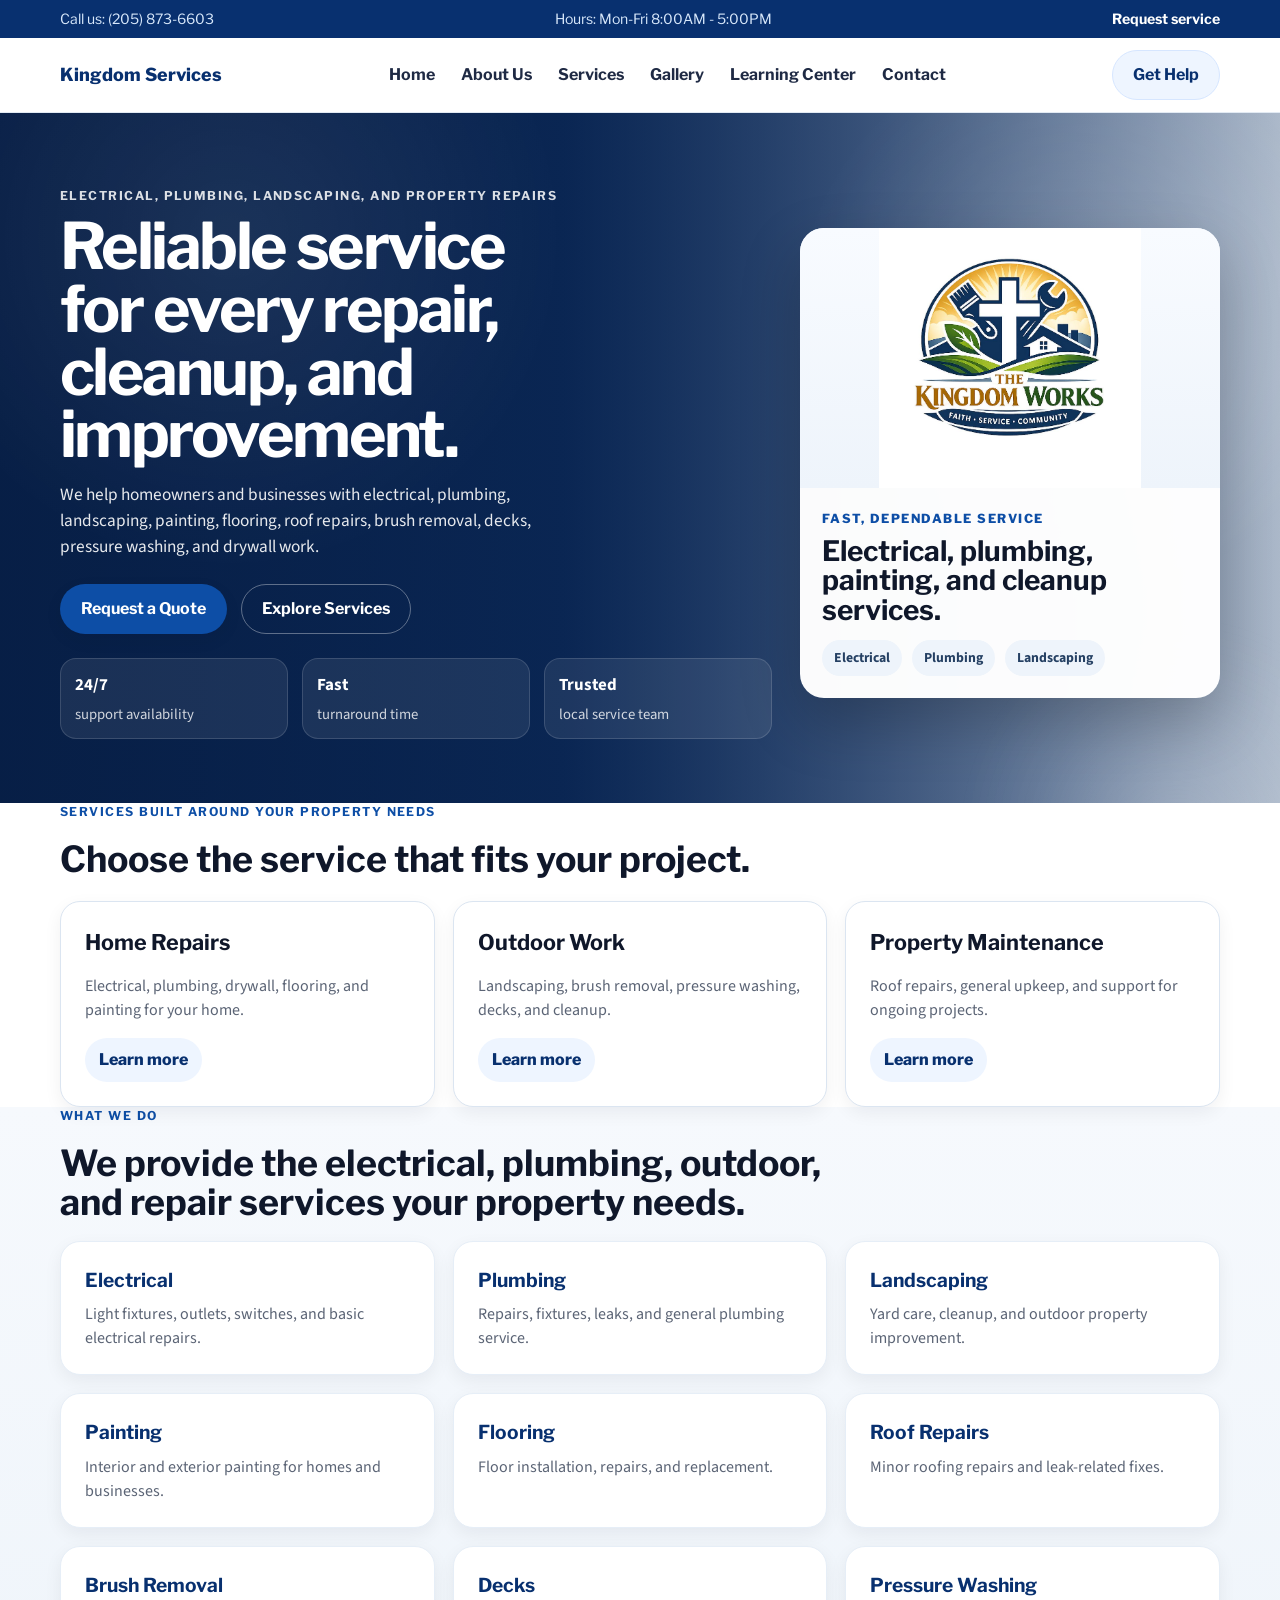
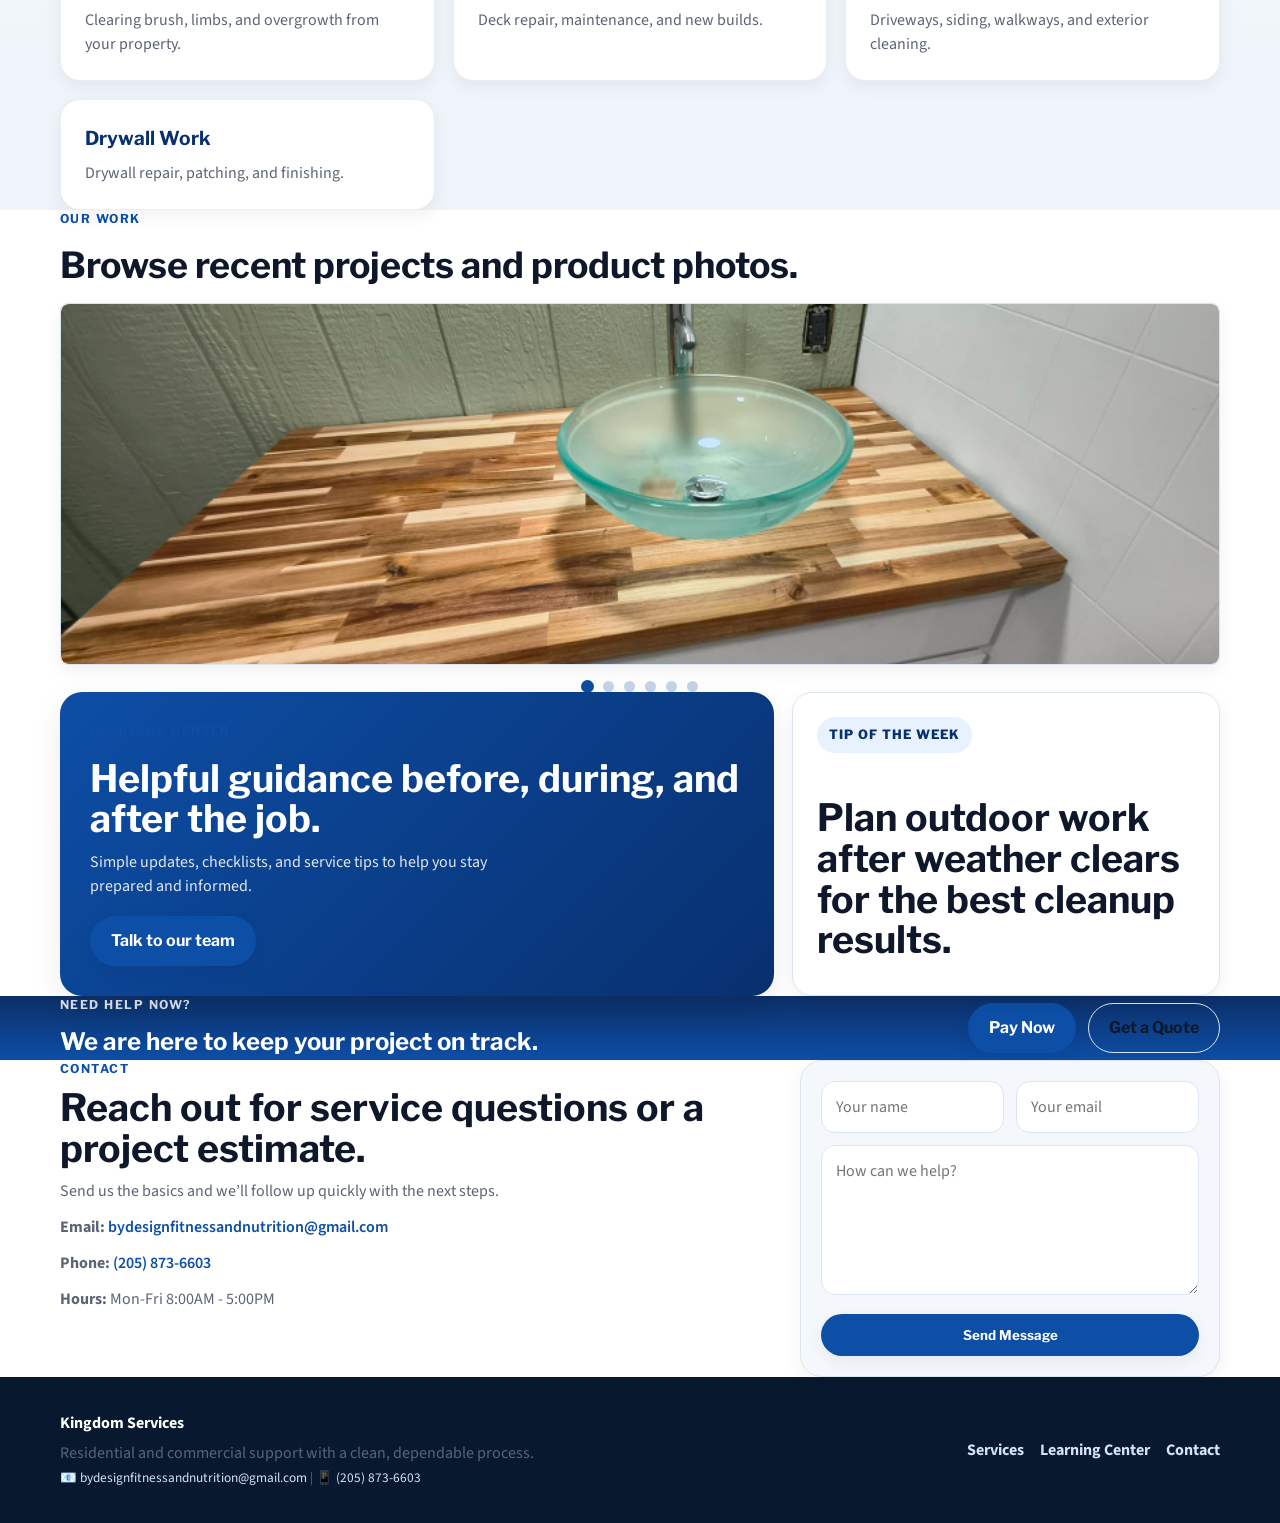
==== index.html @ f03219d3 "Remove payment section and point Pay Now to contact" ====
<!DOCTYPE html>
<html lang="en">
<head>
    <meta charset="UTF-8">
    <meta name="viewport" content="width=device-width, initial-scale=1.0">
    <meta name="description" content="Kingdom Services - Professional services you can trust">
    <title>Kingdom Services | Professional Services</title>
    <link rel="stylesheet" href="styles.css">
</head>
<body>
    <div class="topbar">
        <div class="container topbar-inner">
            <span>Call us: (205) 873-6603</span>
            <span>Hours: Mon-Fri 8:00AM - 5:00PM</span>
            <a href="#contact">Request service</a>
        </div>
    </div>

    <nav class="navbar">
        <div class="container nav-inner">
            <a class="logo" href="#home">Kingdom Services</a>
            <ul class="nav-menu">
                <li><a href="#home">Home</a></li>
                <li><a href="about.html#meet-our-board">About Us</a></li>
                <li><a href="#residents">Services</a></li>
                <li><a href="#gallery">Gallery</a></li>
                <li><a href="#learning">Learning Center</a></li>
                <li><a href="#contact">Contact</a></li>
            </ul>
            <div class="nav-actions">
                <a href="#contact" class="btn btn-ghost">Get Help</a>
                <div class="hamburger" aria-label="Toggle navigation" role="button">
                    <span></span>
                    <span></span>
                    <span></span>
                </div>
            </div>
        </div>
    </nav>

    <header id="home" class="hero">
        <div class="container hero-grid">
            <div class="hero-left">
                <p class="eyebrow">Electrical, plumbing, landscaping, and property repairs</p>
                <h1>Reliable service for every repair, cleanup, and improvement.</h1>
                <p class="lead">We help homeowners and businesses with electrical, plumbing, landscaping, painting, flooring, roof repairs, brush removal, decks, pressure washing, and drywall work.</p>
                <div class="hero-ctas">
                    <a href="#contact" class="btn btn-primary">Request a Quote</a>
                    <a href="#residents" class="btn btn-outline">Explore Services</a>
                </div>
                <div class="hero-highlights">
                    <div><strong>24/7</strong><span>support availability</span></div>
                    <div><strong>Fast</strong><span>turnaround time</span></div>
                    <div><strong>Trusted</strong><span>local service team</span></div>
                </div>
            </div>
            <div class="hero-right">
                <div class="hero-panel">
                    <img src="Kingdom%20Services.png" alt="Kingdom Services" class="hero-panel-image">
                    <div class="hero-panel-body">
                        <p class="panel-kicker">Fast, dependable service</p>
                        <h2>Electrical, plumbing, painting, and cleanup services.</h2>
                        <div class="panel-tags">
                            <span>Electrical</span>
                            <span>Plumbing</span>
                            <span>Landscaping</span>
                        </div>
                    </div>
                </div>
            </div>
        </div>
    </header>

    <main>
        <section id="residents" class="quick-links">
            <div class="container">
                <div class="section-heading">
                    <p class="eyebrow dark">Services built around your property needs</p>
                    <h2>Choose the service that fits your project.</h2>
                </div>
                <div class="quick-link-grid">
                    <article class="quick-card">
                        <h3>Home Repairs</h3>
                        <p>Electrical, plumbing, drywall, flooring, and painting for your home.</p>
                        <a href="#services">Learn more</a>
                    </article>
                    <article class="quick-card">
                        <h3>Outdoor Work</h3>
                        <p>Landscaping, brush removal, pressure washing, decks, and cleanup.</p>
                        <a href="#services">Learn more</a>
                    </article>
                    <article class="quick-card">
                        <h3>Property Maintenance</h3>
                        <p>Roof repairs, general upkeep, and support for ongoing projects.</p>
                        <a href="#services">Learn more</a>
                    </article>
                </div>
            </div>
        </section>

        <section id="services" class="services accent-band">
            <div class="container">
                <div class="section-heading compact">
                    <p class="eyebrow dark">What we do</p>
                    <h2>We provide the electrical, plumbing, outdoor, and repair services your property needs.</h2>
                </div>
                <div class="services-cards">
                    <article class="service-card">
                        <h4>Electrical</h4>
                        <p>Light fixtures, outlets, switches, and basic electrical repairs.</p>
                    </article>
                    <article class="service-card">
                        <h4>Plumbing</h4>
                        <p>Repairs, fixtures, leaks, and general plumbing service.</p>
                    </article>
                    <article class="service-card">
                        <h4>Landscaping</h4>
                        <p>Yard care, cleanup, and outdoor property improvement.</p>
                    </article>
                    <article class="service-card">
                        <h4>Painting</h4>
                        <p>Interior and exterior painting for homes and businesses.</p>
                    </article>
                    <article class="service-card">
                        <h4>Flooring</h4>
                        <p>Floor installation, repairs, and replacement.</p>
                    </article>
                    <article class="service-card">
                        <h4>Roof Repairs</h4>
                        <p>Minor roofing repairs and leak-related fixes.</p>
                    </article>
                    <article class="service-card">
                        <h4>Brush Removal</h4>
                        <p>Clearing brush, limbs, and overgrowth from your property.</p>
                    </article>
                    <article class="service-card">
                        <h4>Decks</h4>
                        <p>Deck repair, maintenance, and new builds.</p>
                    </article>
                    <article class="service-card">
                        <h4>Pressure Washing</h4>
                        <p>Driveways, siding, walkways, and exterior cleaning.</p>
                    </article>
                    <article class="service-card">
                        <h4>Drywall Work</h4>
                        <p>Drywall repair, patching, and finishing.</p>
                    </article>
                </div>
            </div>
        </section>

        <section id="gallery" class="gallery">
            <div class="container">
                <div class="section-heading compact">
                    <p class="eyebrow dark">Our work</p>
                    <h2>Browse recent projects and product photos.</h2>
                </div>
                <div class="gallery-carousel" aria-label="Rotating gallery of recent projects">
                    <div class="gallery-viewport">
                        <div class="gallery-track">
                            <figure class="gallery-card">
                                <img src="Bathroom%20counter.png" alt="Bathroom counter project photo">
                            </figure>
                            <figure class="gallery-card">
                                <img src="Bathroom%20remodel.png" alt="Bathroom remodel project photo">
                            </figure>
                            <figure class="gallery-card">
                                <img src="Deck.png" alt="Deck construction project photo">
                            </figure>
                            <figure class="gallery-card">
                                <img src="Landscaping.png" alt="Landscaping project photo">
                            </figure>
                            <figure class="gallery-card">
                                <img src="Shower%20remodel.png" alt="Shower remodel project photo">
                            </figure>
                            <figure class="gallery-card">
                                <img src="Wobbly%20Box.png" alt="Storage project photo">
                            </figure>
                        </div>
                    </div>
                    <div class="gallery-dots" aria-label="Gallery slide indicators"></div>
                </div>
                </div>
            </div>
        </section>

        <section id="learning" class="learning">
            <div class="container learning-grid">
                <div class="learning-feature">
                    <p class="eyebrow dark">Learning center</p>
                    <h2>Helpful guidance before, during, and after the job.</h2>
                    <p>Simple updates, checklists, and service tips to help you stay prepared and informed.</p>
                    <a href="#contact" class="btn btn-primary">Talk to our team</a>
                </div>
                <div class="tip-card">
                    <span>Tip of the week</span>
                    <h3>Plan outdoor work after weather clears for the best cleanup results.</h3>
                </div>
            </div>
        </section>

        <!-- News section removed -->

        <section class="help-band">
            <div class="container help-grid">
                <div>
                    <p class="eyebrow">Need help now?</p>
                    <h2>We are here to keep your project on track.</h2>
                </div>
                <div class="help-actions">
                    <a href="#contact" class="btn btn-primary">Pay Now</a>
                    <a href="#contact" class="btn btn-outline dark">Get a Quote</a>
                </div>
            </div>
        </section>
        

        <section id="contact" class="contact">
            <div class="container contact-grid">
                <div class="contact-info">
                    <p class="eyebrow dark">Contact</p>
                    <h2>Reach out for service questions or a project estimate.</h2>
                    <p>Send us the basics and we’ll follow up quickly with the next steps.</p>
                    <div class="info-item"><strong>Email:</strong> <a href="mailto:bydesignfitnessandnutrition@gmail.com">bydesignfitnessandnutrition@gmail.com</a></div>
                    <div class="info-item"><strong>Phone:</strong> <a href="tel:+12058736603">(205) 873-6603</a></div>
                    <div class="info-item"><strong>Hours:</strong> Mon-Fri 8:00AM - 5:00PM</div>
                </div>

                <form class="contact-form" id="contactForm">
                    <div class="form-row">
                        <input type="text" id="name" name="name" placeholder="Your name" required>
                        <input type="email" id="email" name="email" placeholder="Your email" required>
                    </div>
                    <textarea id="message" name="message" rows="5" placeholder="How can we help?" required></textarea>
                    <button type="submit" class="btn btn-primary">Send Message</button>
                </form>
            </div>
        </section>
    </main>

    <footer class="footer">
        <div class="container footer-inner">
            <div>
                <strong>Kingdom Services</strong>
                <p>Residential and commercial support with a clean, dependable process.</p>
                <p><small>📧 <a href="mailto:bydesignfitnessandnutrition@gmail.com">bydesignfitnessandnutrition@gmail.com</a> | 📱 <a href="tel:+12058736603">(205) 873-6603</a></small></p>
            </div>
            <div class="footer-links">
                <a href="#residents">Services</a>
                <a href="#learning">Learning Center</a>
                <a href="#contact">Contact</a>
            </div>
        </div>
    </footer>

    <script src="script.js"></script>
</body>
</html>
---- styles.css ----
@import url('https://fonts.googleapis.com/css2?family=Libre+Franklin:wght@400;500;600;700;800&family=Source+Sans+3:wght@400;500;600;700;800&display=swap');

* {
  margin: 0;
  padding: 0;
  box-sizing: border-box;
}

:root {
  --primary-color: #0d4ea6;
  --primary-dark: #08306f;
  --accent: #1f7ae0;
  --bg: #ffffff;
  --bg-soft: #f4f8fd;
  --text: #0f172a;
  --muted: #5b6475;
  --line: #dbe5f1;
  --shadow: 0 10px 30px rgba(15, 23, 42, 0.08);
  --shadow-soft: 0 6px 18px rgba(15, 23, 42, 0.06);
}

html {
  scroll-behavior: smooth;
}

body {
  font-family: 'Source Sans 3', system-ui, sans-serif;
  color: var(--text);
  background: var(--bg);
  line-height: 1.5;
}

h1,
h2,
h3,
h4,
.logo,
.btn,
.nav-menu a,
.topbar,
.eyebrow,
.panel-kicker,
.tip-card span,
.news-date,
.quick-card a {
  font-family: 'Libre Franklin', 'Source Sans 3', system-ui, sans-serif;
}

img {
  max-width: 100%;
  display: block;
}

a {
  color: inherit;
}

.container {
  max-width: 1200px;
  margin: 0 auto;
  padding: 0 20px;
}

.eyebrow {
  text-transform: uppercase;
  letter-spacing: 0.12em;
  font-size: 0.76rem;
  font-weight: 700;
  color: rgba(255, 255, 255, 0.85);
  margin-bottom: 10px;
}

.eyebrow.dark {
  color: var(--primary-color);
}

.section-heading {
  display: grid;
  gap: 8px;
  margin-bottom: 22px;
}

.section-heading h2 {
  font-size: clamp(1.6rem, 2.8vw, 2.4rem);
  line-height: 1.1;
  max-width: 780px;
}

.section-heading.compact {
  margin-bottom: 18px;
}

.topbar {
  background: var(--primary-dark);
  color: #d8e8fb;
  font-size: 0.88rem;
}

.topbar-inner {
  min-height: 38px;
  display: flex;
  align-items: center;
  justify-content: space-between;
  gap: 14px;
  flex-wrap: wrap;
}

.topbar a {
  text-decoration: none;
  font-weight: 700;
  color: #fff;
}

.navbar {
  position: sticky;
  top: 0;
  z-index: 1100;
  background: rgba(255, 255, 255, 0.94);
  backdrop-filter: blur(14px);
  border-bottom: 1px solid rgba(219, 229, 241, 0.8);
}

.navbar.scrolled {
  box-shadow: var(--shadow-soft);
}

.nav-inner {
  min-height: 74px;
  display: flex;
  align-items: center;
  justify-content: space-between;
  gap: 16px;
}

.logo {
  text-decoration: none;
  font-size: 1.12rem;
  font-weight: 800;
  color: var(--primary-dark);
}

.nav-menu {
  list-style: none;
  display: flex;
  align-items: center;
  gap: 26px;
}

.nav-menu a {
  text-decoration: none;
  font-weight: 700;
  color: #1f2a44;
}

.nav-actions {
  display: flex;
  align-items: center;
  gap: 12px;
}

.hamburger {
  display: none;
  flex-direction: column;
  gap: 4px;
  padding: 8px;
  cursor: pointer;
}

.hamburger span {
  width: 22px;
  height: 2px;
  background: var(--primary-dark);
  border-radius: 2px;
}

.btn {
  display: inline-flex;
  align-items: center;
  justify-content: center;
  gap: 8px;
  text-decoration: none;
  font-weight: 700;
  border-radius: 999px;
  padding: 12px 20px;
  border: 1px solid transparent;
  transition: transform 0.18s ease, background-color 0.18s ease, color 0.18s ease, border-color 0.18s ease;
}

.btn:hover {
  transform: translateY(-1px);
}

.btn-primary {
  background: var(--primary-color);
  color: #fff;
  box-shadow: var(--shadow-soft);
}

.btn-primary:hover {
  background: var(--primary-dark);
}

.btn-outline {
  border-color: rgba(255, 255, 255, 0.35);
  color: #fff;
  background: transparent;
}

.btn-outline.dark {
  border-color: var(--line);
  color: var(--text);
}

.about-page .btn-outline.dark {
  color: #fff;
}

.btn-ghost {
  background: #eef5ff;
  color: var(--primary-dark);
  border-color: #d6e6ff;
}

.hero {
  position: relative;
  overflow: hidden;
  background: linear-gradient(90deg, #0b2f66 0%, #123f81 44%, #dbe6f2 100%);
  color: #fff;
}


.hero::before {
  content: '';
  position: absolute;
  inset: 0;
  background:
    radial-gradient(circle at 18% 18%, rgba(255, 255, 255, 0.08), transparent 28%),
    radial-gradient(circle at 84% 30%, rgba(255, 255, 255, 0.12), transparent 24%),
    linear-gradient(90deg, rgba(6, 26, 61, 0.78) 0%, rgba(6, 26, 61, 0.68) 44%, rgba(6, 26, 61, 0.22) 100%);
}

.hero::after {
  content: '';
  position: absolute;
  inset: auto -10% -38% auto;
  width: 460px;
  height: 460px;
  border-radius: 50%;
  background: radial-gradient(circle, rgba(255, 255, 255, 0.18), rgba(255, 255, 255, 0.04) 45%, transparent 68%);
  filter: blur(3px);
}

.hero-grid {
  position: relative;
  z-index: 1;
  display: grid;
  grid-template-columns: minmax(0, 1.1fr) minmax(320px, 420px);
  gap: 28px;
  align-items: center;
  padding: 74px 20px 64px;
}

.hero-left h1 {
  max-width: 10ch;
  font-size: clamp(2.4rem, 5vw, 4.7rem);
  line-height: 0.98;
  letter-spacing: -0.04em;
  margin-bottom: 16px;
}

.lead {
  max-width: 54ch;
  font-size: 1.08rem;
  color: rgba(255, 255, 255, 0.9);
  margin-bottom: 24px;
}

.hero-ctas {
  display: flex;
  gap: 14px;
  flex-wrap: wrap;
}

.hero-highlights {
  margin-top: 24px;
  display: grid;
  grid-template-columns: repeat(3, minmax(0, 1fr));
  gap: 14px;
}

.hero-highlights div {
  background: rgba(255, 255, 255, 0.08);
  border: 1px solid rgba(255, 255, 255, 0.14);
  border-radius: 16px;
  padding: 14px 14px 12px;
}

.hero-highlights strong {
  display: block;
  font-size: 1.06rem;
  margin-bottom: 4px;
}

.hero-highlights span {
  color: rgba(255, 255, 255, 0.8);
  font-size: 0.92rem;
}

.hero-panel {
  background: rgba(255, 255, 255, 0.98);
  border-radius: 24px;
  overflow: hidden;
  box-shadow: 0 24px 60px rgba(0, 0, 0, 0.22);
  color: var(--text);
}

.hero-panel-image {
  width: 100%;
  height: 260px;
  object-fit: contain;
  background: linear-gradient(180deg, #f8fbff 0%, #eef4fb 100%);
}

.hero-panel-body {
  padding: 22px;
}

.panel-kicker {
  color: var(--primary-color);
  font-size: 0.78rem;
  font-weight: 800;
  letter-spacing: 0.12em;
  text-transform: uppercase;
  margin-bottom: 8px;
}

.hero-panel-body h2 {
  font-size: 1.75rem;
  line-height: 1.06;
  margin-bottom: 14px;
}

.page-hero {
  background: linear-gradient(135deg, #0b2f66 0%, #123f81 55%, #dbe6f2 100%);
  color: #fff;
  padding: 78px 0 66px;
  position: relative;
  overflow: hidden;
}

.page-hero::before {
  content: '';
  position: absolute;
  inset: 0;
  background:
    radial-gradient(circle at 20% 20%, rgba(255, 255, 255, 0.08), transparent 28%),
    linear-gradient(90deg, rgba(6, 26, 61, 0.74) 0%, rgba(6, 26, 61, 0.5) 50%, rgba(6, 26, 61, 0.18) 100%);
}

.page-hero-grid {
  position: relative;
  z-index: 1;
  display: grid;
  grid-template-columns: minmax(0, 1.25fr) minmax(280px, 0.75fr);
  gap: 22px;
  align-items: center;
}

.page-hero h1 {
  font-size: clamp(2.3rem, 4.8vw, 4.4rem);
  line-height: 0.98;
  letter-spacing: -0.04em;
  max-width: 11ch;
  margin-bottom: 16px;
}

.dark-lead {
  color: rgba(255, 255, 255, 0.9);
}

.about-panel {
  background: rgba(255, 255, 255, 0.97);
  color: var(--text);
  border-radius: 24px;
  padding: 26px;
  box-shadow: 0 24px 60px rgba(0, 0, 0, 0.22);
}

.about-panel h2 {
  color: var(--primary-dark);
  font-size: 1.8rem;
  line-height: 1.08;
  margin-bottom: 12px;
}

.about-story,
.about-stats {
  padding: 72px 0;
}

.about-grid {
  display: grid;
  grid-template-columns: minmax(0, 1fr) minmax(320px, 420px);
  gap: 18px;
  align-items: start;
}

.about-copy p {
  color: var(--muted);
  max-width: 65ch;
  margin-bottom: 14px;
}

.about-copy h2 {
  font-size: clamp(1.8rem, 3vw, 2.5rem);
  line-height: 1.08;
  margin-bottom: 12px;
}

.about-values {
  display: grid;
  gap: 14px;
}

.about-card,
.stat-card {
  background: #fff;
  border: 1px solid var(--line);
  border-radius: 20px;
  padding: 22px;
  box-shadow: var(--shadow-soft);
}

.about-card h3,
.stat-card strong {
  color: var(--primary-dark);
  display: block;
  font-size: 1.15rem;
  margin-bottom: 8px;
}

.stats-grid {
  display: grid;
  grid-template-columns: repeat(3, minmax(0, 1fr));
  gap: 18px;
}

.stat-card p {
  color: var(--muted);
}

.panel-tags {
  display: flex;
  gap: 10px;
  flex-wrap: wrap;
}

.panel-tags span,
.news-date,
.quick-card a,
.tip-card span {
  display: inline-flex;
  align-items: center;
  justify-content: center;
  border-radius: 999px;
}

.panel-tags span {
  padding: 8px 12px;
  background: #eef4fb;
  color: #254063;
  font-weight: 700;
  font-size: 0.86rem;
}

quick-links,
services,
gallery,
learning,
help-band,
contact {
  padding: 72px 0;
}

.quick-links {
  background: #fff;
}

.quick-link-grid,
.services-cards {
  display: grid;
  gap: 18px;
}

.quick-link-grid {
  grid-template-columns: repeat(3, minmax(0, 1fr));
}

.quick-card,
.service-card,
.tip-card {
  border-radius: 20px;
  background: #fff;
  box-shadow: var(--shadow-soft);
}

.quick-card {
  padding: 24px;
  border: 1px solid var(--line);
  min-height: 190px;
  display: flex;
  flex-direction: column;
  justify-content: space-between;
  gap: 16px;
}

.quick-card h3 {
  font-size: 1.35rem;
}

.quick-card p,
.service-card p,
.learning-feature p,
.contact-info p,
.footer-inner p {
  color: var(--muted);
}

.quick-card a {
  width: fit-content;
  background: #eef5ff;
  color: var(--primary-dark);
  font-weight: 800;
  padding: 10px 14px;
  text-decoration: none;
}

.accent-band {
  background: linear-gradient(180deg, #f6f9fd 0%, #eef4fa 100%);
}

.services-cards {
  grid-template-columns: repeat(3, minmax(0, 1fr));
}

.gallery {
  background: #fff;
}

.gallery-carousel {
  display: grid;
  gap: 16px;
}
.board-carousel {
  display: grid;
  gap: 16px;
}

.gallery-viewport {
  overflow: hidden;
  border: 1px solid var(--line);
  border-radius: 8px;
  box-shadow: var(--shadow-soft);
  background: #fff;
}

.gallery-track {
  display: flex;
  transition: transform 0.7s ease;
  will-change: transform;
}

.gallery-card {
  flex: 0 0 100%;
  background: #fff;
  display: block;
  min-height: 360px;
  border-radius: 8px;
  overflow: hidden;
}

.gallery-card:not(.board-card) img {
  width: 100%;
  height: 360px;
  object-fit: cover;
  background: #f3f7fb;
}

.board-card {
  border: 1px solid var(--line);
  border-radius: 24px;
  overflow: hidden;
  box-shadow: var(--shadow-soft);
}

.board-card {
  border: 1px solid var(--line);
  border-radius: 24px;
  overflow: hidden;
  box-shadow: var(--shadow-soft);
  display: flex;
  flex-direction: column;
  align-items: stretch;
  min-height: auto;
}

.board-card img {
  width: 100%;
  height: auto;
  max-height: 720px;
  object-fit: contain !important;
  background: #f3f7fb;
  display: block;
}

.board-card figcaption {
  padding: 18px 20px 20px;
  text-align: center;
  background: #fff;
}

.board-card h3 {
  color: var(--primary-dark);
  font-size: 1.35rem;
  margin: 0;
}

.board-section {
  padding: 72px 0;
  background: #fff;
}

.gallery-dots {
  display: flex;
  justify-content: center;
  gap: 10px;
  flex-wrap: wrap;
}

.gallery-dot {
  width: 11px;
  height: 11px;
  border-radius: 999px;
  border: 0;
  background: #c5d4ea;
  cursor: pointer;
  padding: 0;
}

.gallery-dot.active {
  background: var(--primary-color);
  transform: scale(1.18);
}

.gallery-grid {
  display: grid;
  grid-template-columns: repeat(3, minmax(0, 1fr));
  gap: 18px;
}

.service-card {
  padding: 24px;
  border: 1px solid #e6eef7;
}

.service-card h4 {
  color: var(--primary-dark);
  font-size: 1.2rem;
  margin-bottom: 8px;
}

.learning-grid {
  display: grid;
  grid-template-columns: minmax(0, 1.25fr) minmax(260px, 0.75fr);
  gap: 18px;
}

.learning-feature {
  background: linear-gradient(135deg, #0d4ea6, #08306f);
  color: #fff;
  border-radius: 22px;
  padding: 30px;
  box-shadow: var(--shadow);
}

.learning-feature h2,
.tip-card h3,
.contact-info h2 {
  font-size: clamp(1.6rem, 3vw, 2.35rem);
  line-height: 1.08;
  margin-bottom: 10px;
}

.learning-feature p {
  color: rgba(255, 255, 255, 0.88);
  max-width: 54ch;
  margin-bottom: 18px;
}

.tip-card {
  background: #fff;
  border: 1px solid var(--line);
  padding: 24px;
  display: flex;
  flex-direction: column;
  justify-content: space-between;
}

.tip-card span {
  width: fit-content;
  background: #e8f2ff;
  color: var(--primary-dark);
  padding: 8px 12px;
  font-size: 0.8rem;
  font-weight: 800;
  text-transform: uppercase;
  letter-spacing: 0.08em;
  margin-bottom: 18px;
}

.news-grid { /* removed: News section deleted from markup */
  display: none;
}

.help-band {
  background: linear-gradient(180deg, #0c2f67 0%, #0d4ea6 100%);
  color: #fff;
}

.help-grid {
  display: grid;
  grid-template-columns: minmax(0, 1fr) auto;
  gap: 18px;
  align-items: center;
}

.help-actions {
  display: flex;
  gap: 12px;
  flex-wrap: wrap;
}

.payment {
  background: linear-gradient(135deg, #0d4ea6 0%, #1f7ae0 100%);
  color: #fff;
  padding: 60px 0;
  text-align: center;
}

.payment-inner {
  display: flex;
  flex-direction: column;
  align-items: center;
  gap: 16px;
}

.payment-inner h2 {
  font-size: 2rem;
  font-weight: 700;
  max-width: 500px;
}

.payment-inner p {
  max-width: 500px;
  color: rgba(255, 255, 255, 0.9);
}

.btn-large {
  padding: 16px 32px !important;
  font-size: 1.1rem;
  border-radius: 12px;
  display: inline-block;
}

.payment-note {
  font-size: 0.9rem;
  color: rgba(255, 255, 255, 0.8);
  margin-top: 12px;
}

.payment-note a {
  color: #fff;
  text-decoration: underline;
}

.payment-note a:hover {
  opacity: 0.8;
}

.contact {
  background: #fff;
}

.contact-grid {
  display: grid;
  grid-template-columns: minmax(0, 1fr) minmax(320px, 420px);
  gap: 20px;
  align-items: start;
}

.contact-info {
  padding-right: 20px;
}

.contact-info .info-item {
  margin-top: 12px;
  color: var(--muted);
}

.contact-info .info-item a {
  color: var(--primary-color);
  text-decoration: none;
  font-weight: 600;
}

.contact-info .info-item a:hover {
  color: var(--accent);
  text-decoration: underline;
}

.gallery-card,
.quick-card,
.service-card,
.tip-card {
  transition: transform 0.2s ease, box-shadow 0.2s ease;
}

.gallery-card:hover,
.quick-card:hover,
.service-card:hover,
.tip-card:hover {
  transform: translateY(-3px);
  box-shadow: 0 14px 34px rgba(15, 23, 42, 0.11);
}

.contact-form {
  background: var(--bg-soft);
  border: 1px solid var(--line);
  border-radius: 22px;
  padding: 20px;
  box-shadow: var(--shadow-soft);
}

.form-row {
  display: grid;
  grid-template-columns: repeat(2, minmax(0, 1fr));
  gap: 12px;
  margin-bottom: 12px;
}

.contact-form input,
.contact-form textarea {
  width: 100%;
  border: 1px solid #dce6f2;
  background: #fff;
  color: var(--text);
  border-radius: 14px;
  padding: 13px 14px;
  font: inherit;
}

.contact-form textarea {
  resize: vertical;
  min-height: 150px;
}

.contact-form button {
  width: 100%;
  margin-top: 12px;
}

.footer {
  background: #08182f;
  color: #d7e2f4;
  padding: 34px 0;
}

.footer-inner {
  display: flex;
  align-items: center;
  justify-content: space-between;
  gap: 18px;
  flex-wrap: wrap;
}

.footer-inner strong {
  display: block;
  color: #fff;
  margin-bottom: 6px;
}

.footer-links {
  display: flex;
  gap: 16px;
  flex-wrap: wrap;
}

.footer-links a {
  color: #d7e2f4;
  text-decoration: none;
  font-weight: 700;
}

.footer-links a:hover {
  color: #fff;
}

.footer a {
  color: #d7e2f4;
  text-decoration: none;
}

.footer a:hover {
  color: #fff;
  text-decoration: underline;
}

.pre-reveal {
  opacity: 0;
  transform: translateY(16px);
}

.in-view {
  opacity: 1;
  transform: translateY(0);
  transition: opacity 0.55s ease, transform 0.55s ease;
}

@media (max-width: 1024px) {
  .hero-grid,
  .learning-grid,
  .contact-grid,
  .page-hero-grid,
  .about-grid {
    grid-template-columns: 1fr;
  }

  .quick-link-grid,
  .services-cards,
  .gallery-grid,
  .stats-grid {
    grid-template-columns: 1fr 1fr;
  }

  .hero-left h1 {
    max-width: 12ch;
  }

  .board-card img {
    max-height: 520px;
  }
}

@media (max-width: 720px) {
  .topbar-inner,
  .footer-inner,
  .help-grid {
    grid-template-columns: 1fr;
    display: grid;
  }

  .nav-menu {
    display: none;
    position: absolute;
    left: 20px;
    right: 20px;
    top: 100%;
    background: #fff;
    border: 1px solid var(--line);
    border-radius: 18px;
    padding: 14px;
    flex-direction: column;
    gap: 12px;
    box-shadow: var(--shadow);
  }

  .nav-menu.active {
    display: flex;
  }

  .hamburger {
    display: flex;
  }

  .nav-actions .btn-ghost {
    display: none;
  }

  .hero {
    background-position: center top;
  }

  .hero-grid {
    padding-top: 58px;
    padding-bottom: 52px;
  }

  .hero-highlights,
  .quick-link-grid,
  .services-cards,
  .form-row {
    grid-template-columns: 1fr;
  }

  .stats-grid {
    grid-template-columns: 1fr;
  }

  .hero-highlights {
    gap: 10px;
  }

  .hero-panel-image {
    height: 220px;
  }

  .page-hero {
    padding-top: 60px;
    padding-bottom: 54px;
  }

  .page-hero h1 {
    max-width: none;
  }

  .board-card img {
    max-height: 420px;
  }
}
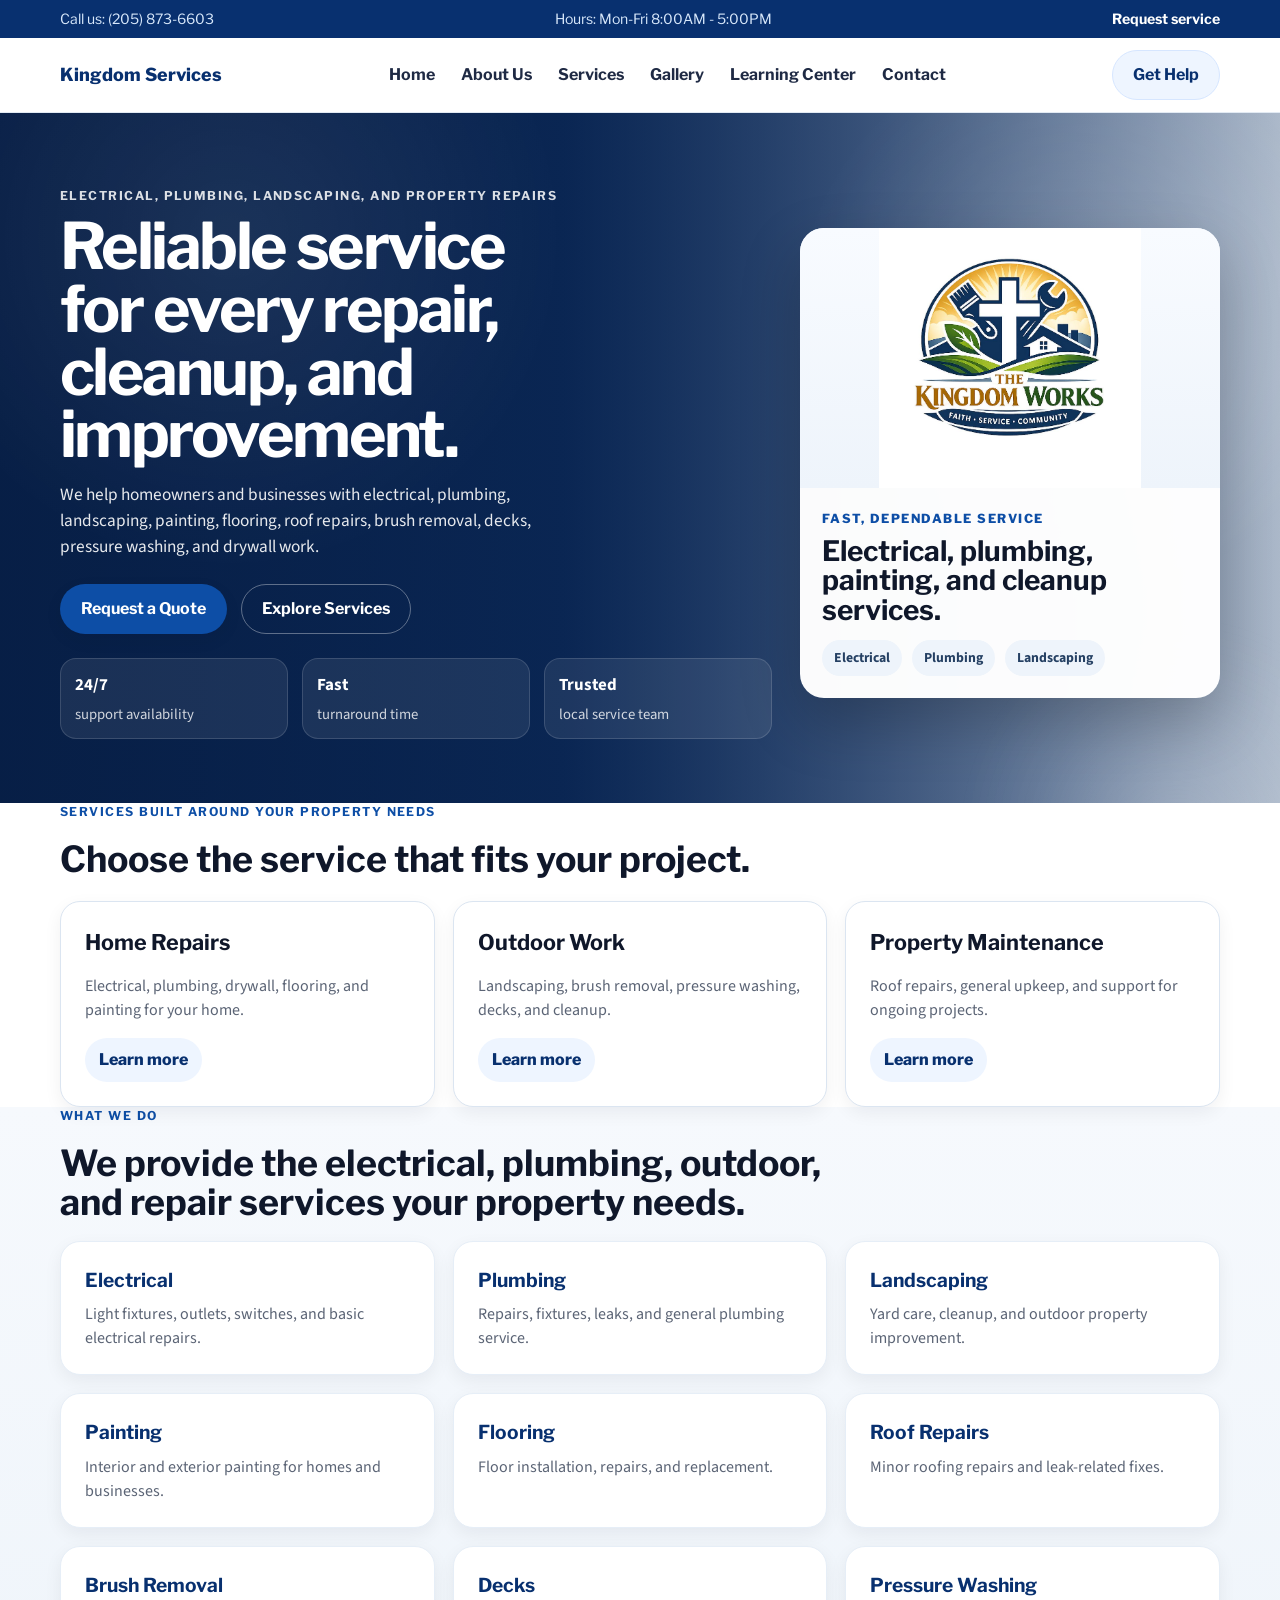
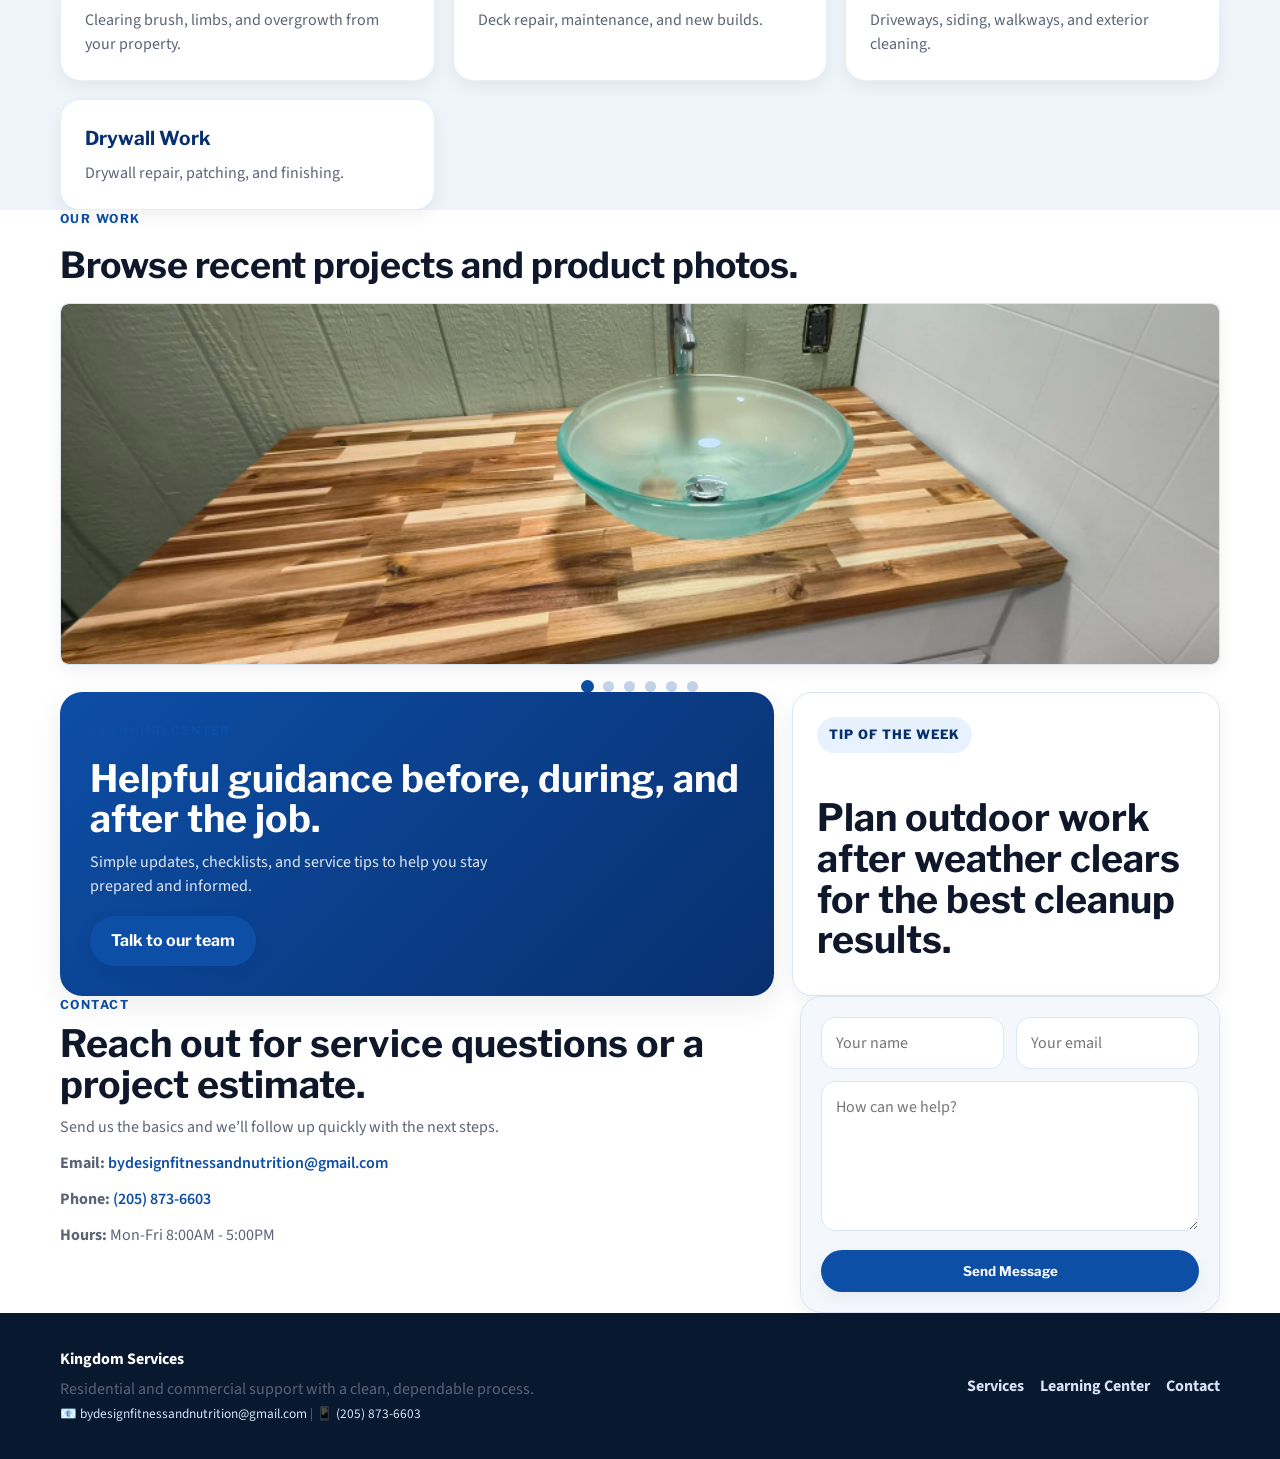
==== commit e3540f71: "Remove 'Need help now' help-band section" ====
--- a/index.html
+++ b/index.html
@@ -201,18 +201,7 @@
 
         <!-- News section removed -->
 
-        <section class="help-band">
-            <div class="container help-grid">
-                <div>
-                    <p class="eyebrow">Need help now?</p>
-                    <h2>We are here to keep your project on track.</h2>
-                </div>
-                <div class="help-actions">
-                    <a href="#contact" class="btn btn-primary">Pay Now</a>
-                    <a href="#contact" class="btn btn-outline dark">Get a Quote</a>
-                </div>
-            </div>
-        </section>
+        
         
 
         <section id="contact" class="contact">
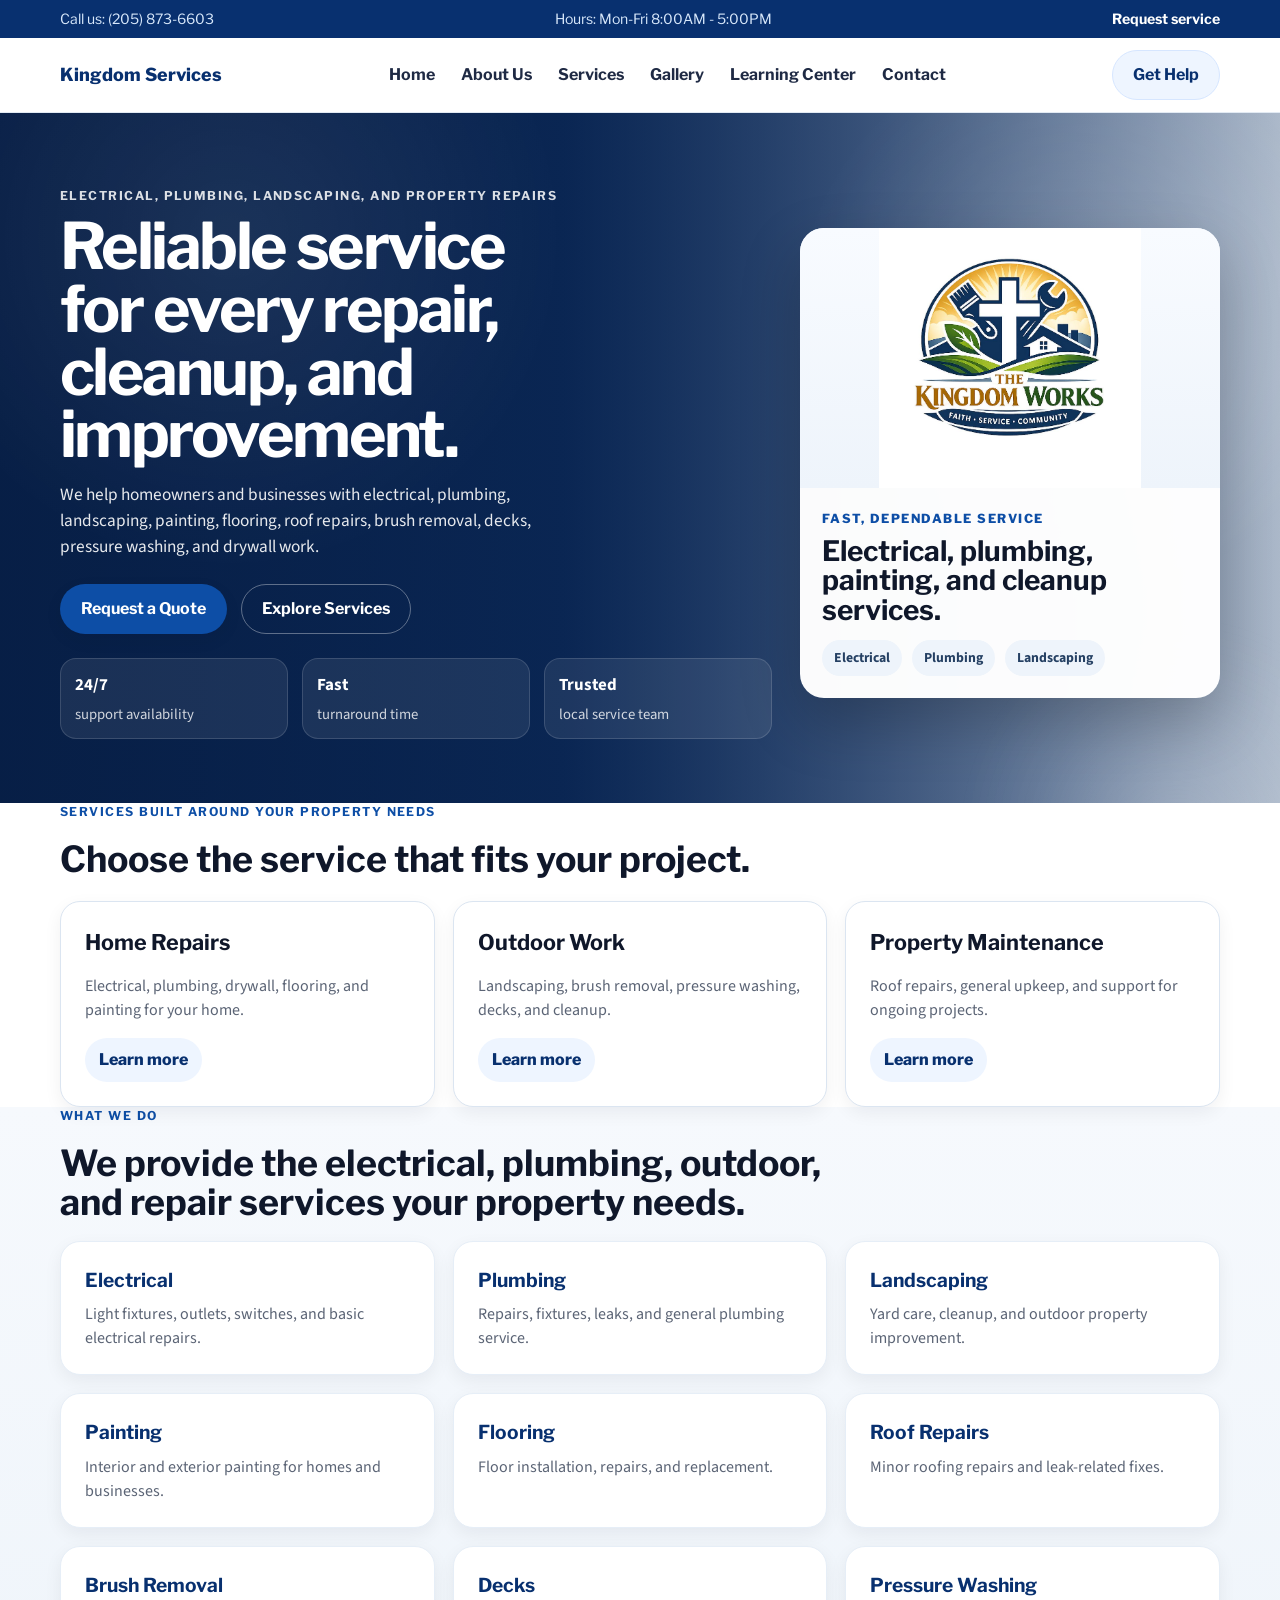
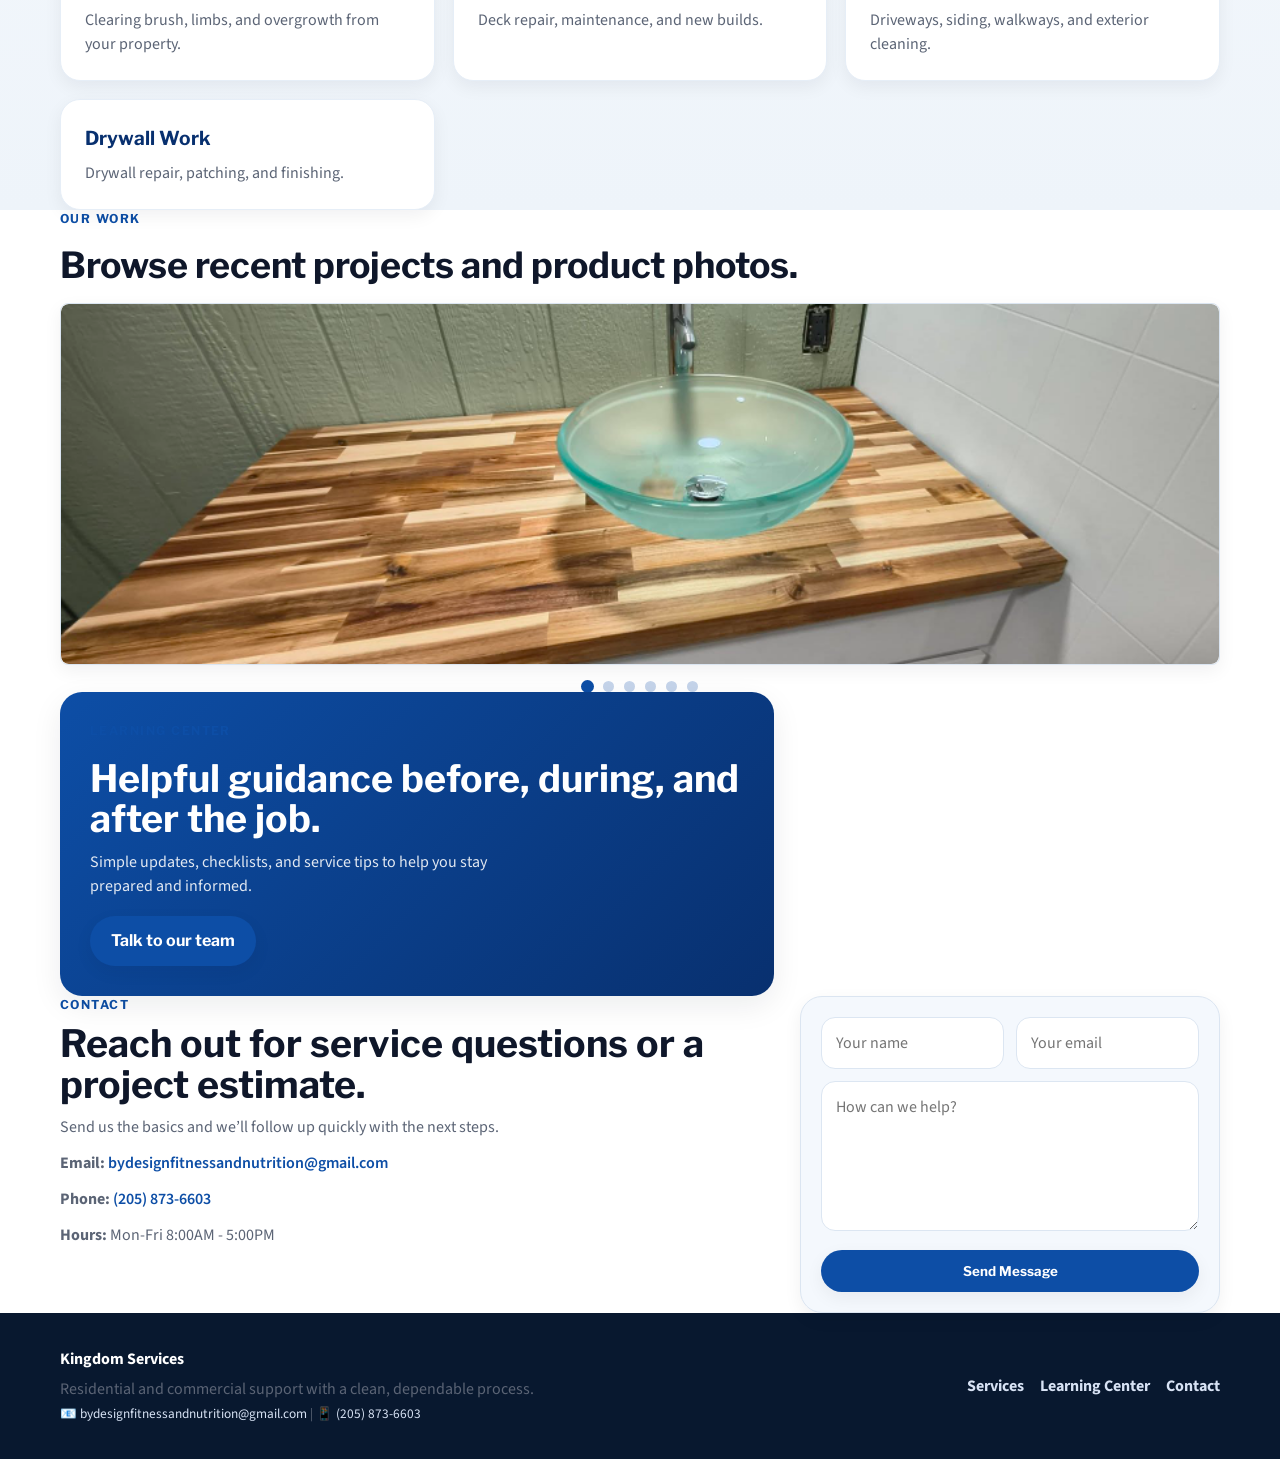
==== commit 214a1156: "Remove 'Tip of the week' card" ====
--- a/index.html
+++ b/index.html
@@ -192,10 +192,7 @@
                     <p>Simple updates, checklists, and service tips to help you stay prepared and informed.</p>
                     <a href="#contact" class="btn btn-primary">Talk to our team</a>
                 </div>
-                <div class="tip-card">
-                    <span>Tip of the week</span>
-                    <h3>Plan outdoor work after weather clears for the best cleanup results.</h3>
-                </div>
+                
             </div>
         </section>
 
--- a/styles.css
+++ b/styles.css
@@ -398,6 +398,16 @@
   padding: 72px 0;
 }
 
+/* Background image for the services section */
+.services {
+  background-image: url("Landscaping.png");
+  background-size: contain;
+  background-position: center;
+  background-repeat: no-repeat;
+  background-color: transparent;
+  color: var(--text);
+}
+
 .about-grid {
   display: grid;
   grid-template-columns: minmax(0, 1fr) minmax(320px, 420px);
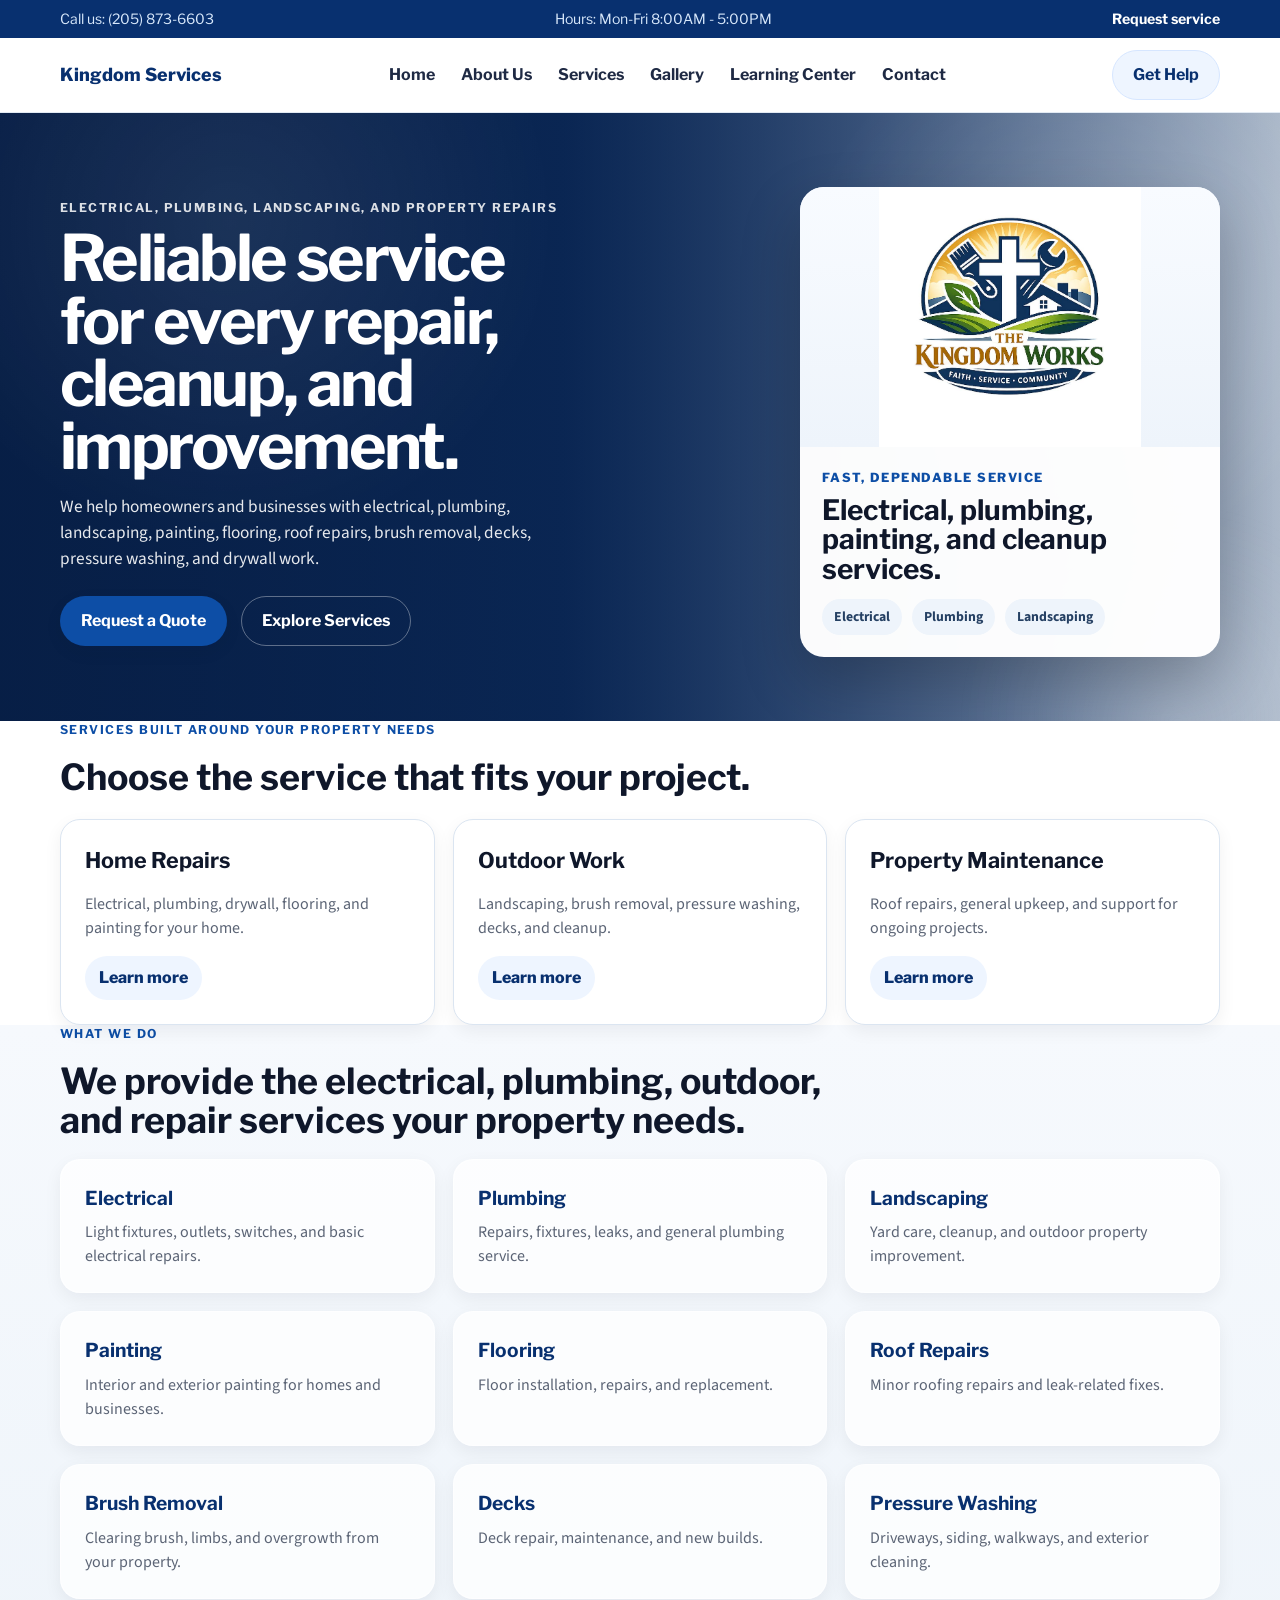
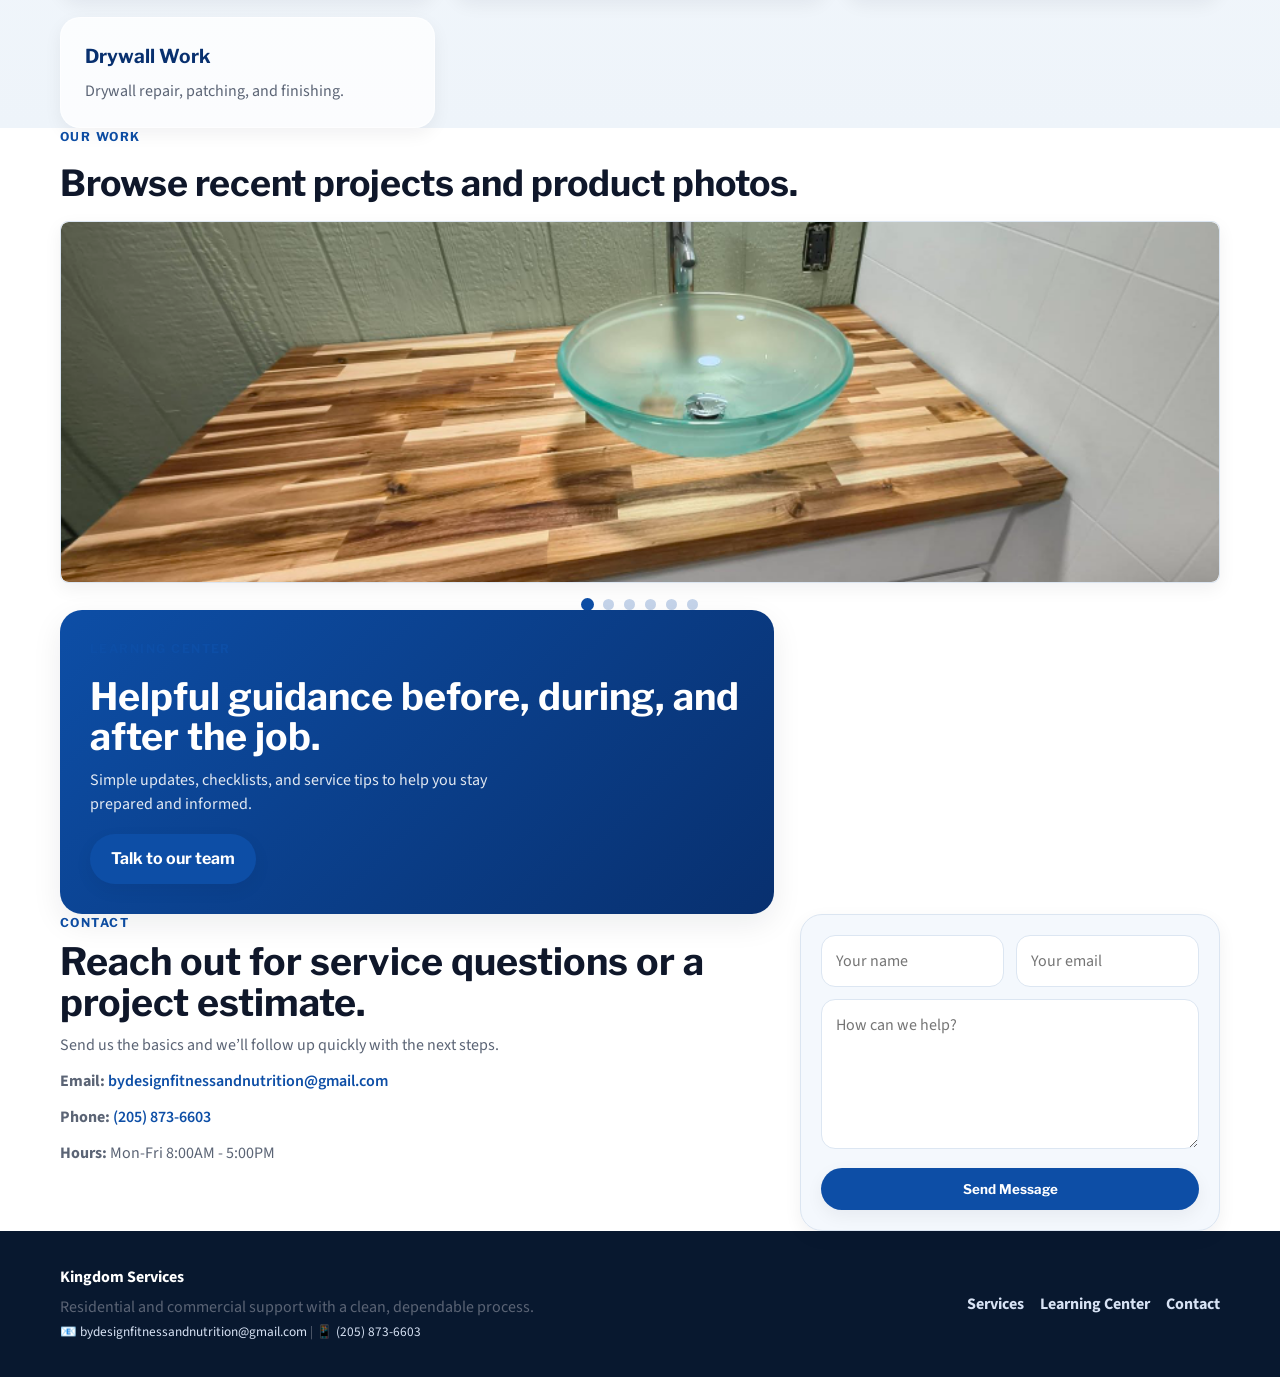
==== commit 0717c011: "Remove hero highlights (24/7, Fast turnaround, Trusted team)" ====
--- a/index.html
+++ b/index.html
@@ -48,11 +48,6 @@
                     <a href="#contact" class="btn btn-primary">Request a Quote</a>
                     <a href="#residents" class="btn btn-outline">Explore Services</a>
                 </div>
-                <div class="hero-highlights">
-                    <div><strong>24/7</strong><span>support availability</span></div>
-                    <div><strong>Fast</strong><span>turnaround time</span></div>
-                    <div><strong>Trusted</strong><span>local service team</span></div>
-                </div>
             </div>
             <div class="hero-right">
                 <div class="hero-panel">
--- a/styles.css
+++ b/styles.css
@@ -401,8 +401,8 @@
 /* Background image for the services section */
 .services {
   background-image: url("Landscaping.png");
-  background-size: contain;
-  background-position: center;
+  background-size: cover;
+  background-position: center center;
   background-repeat: no-repeat;
   background-color: transparent;
   color: var(--text);
@@ -670,7 +670,8 @@
 
 .service-card {
   padding: 24px;
-  border: 1px solid #e6eef7;
+  background: rgba(255,255,255,0.75);
+  border: 1px solid rgba(255,255,255,0.6);
 }
 
 .service-card h4 {
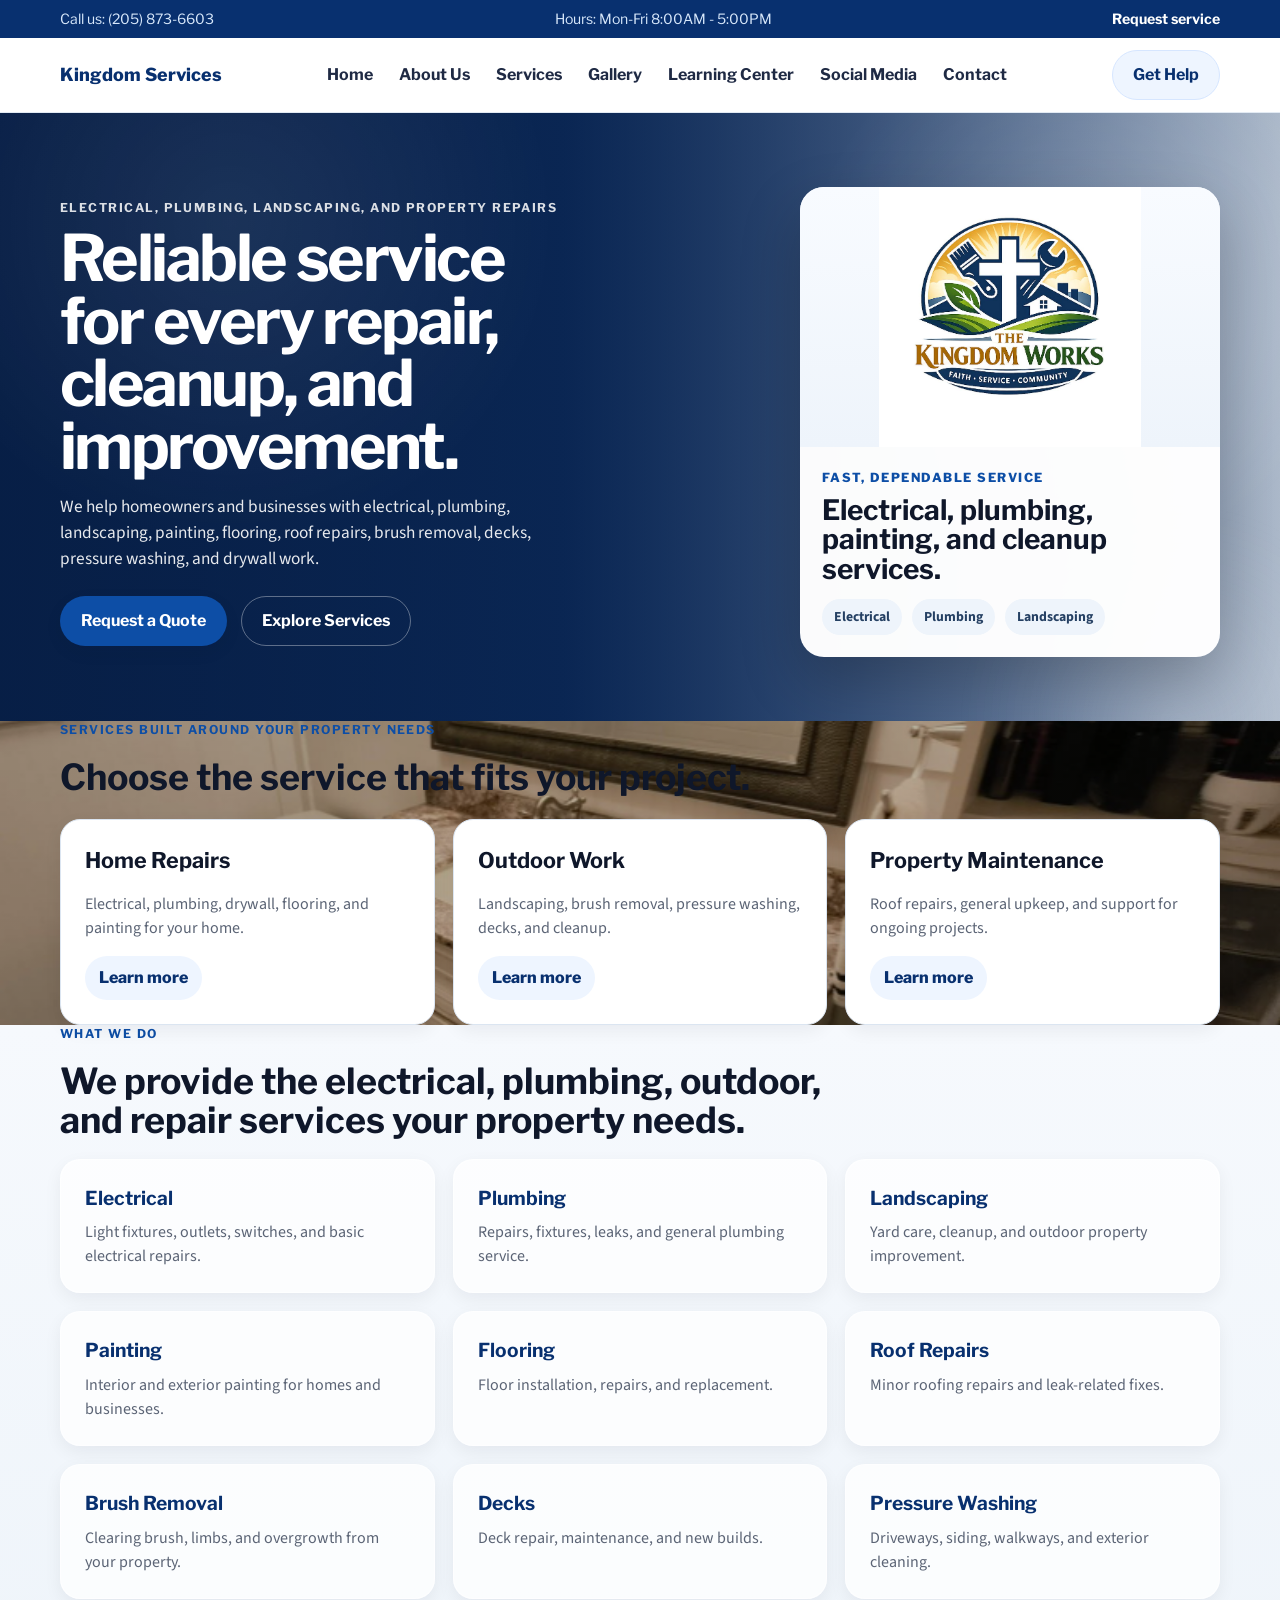
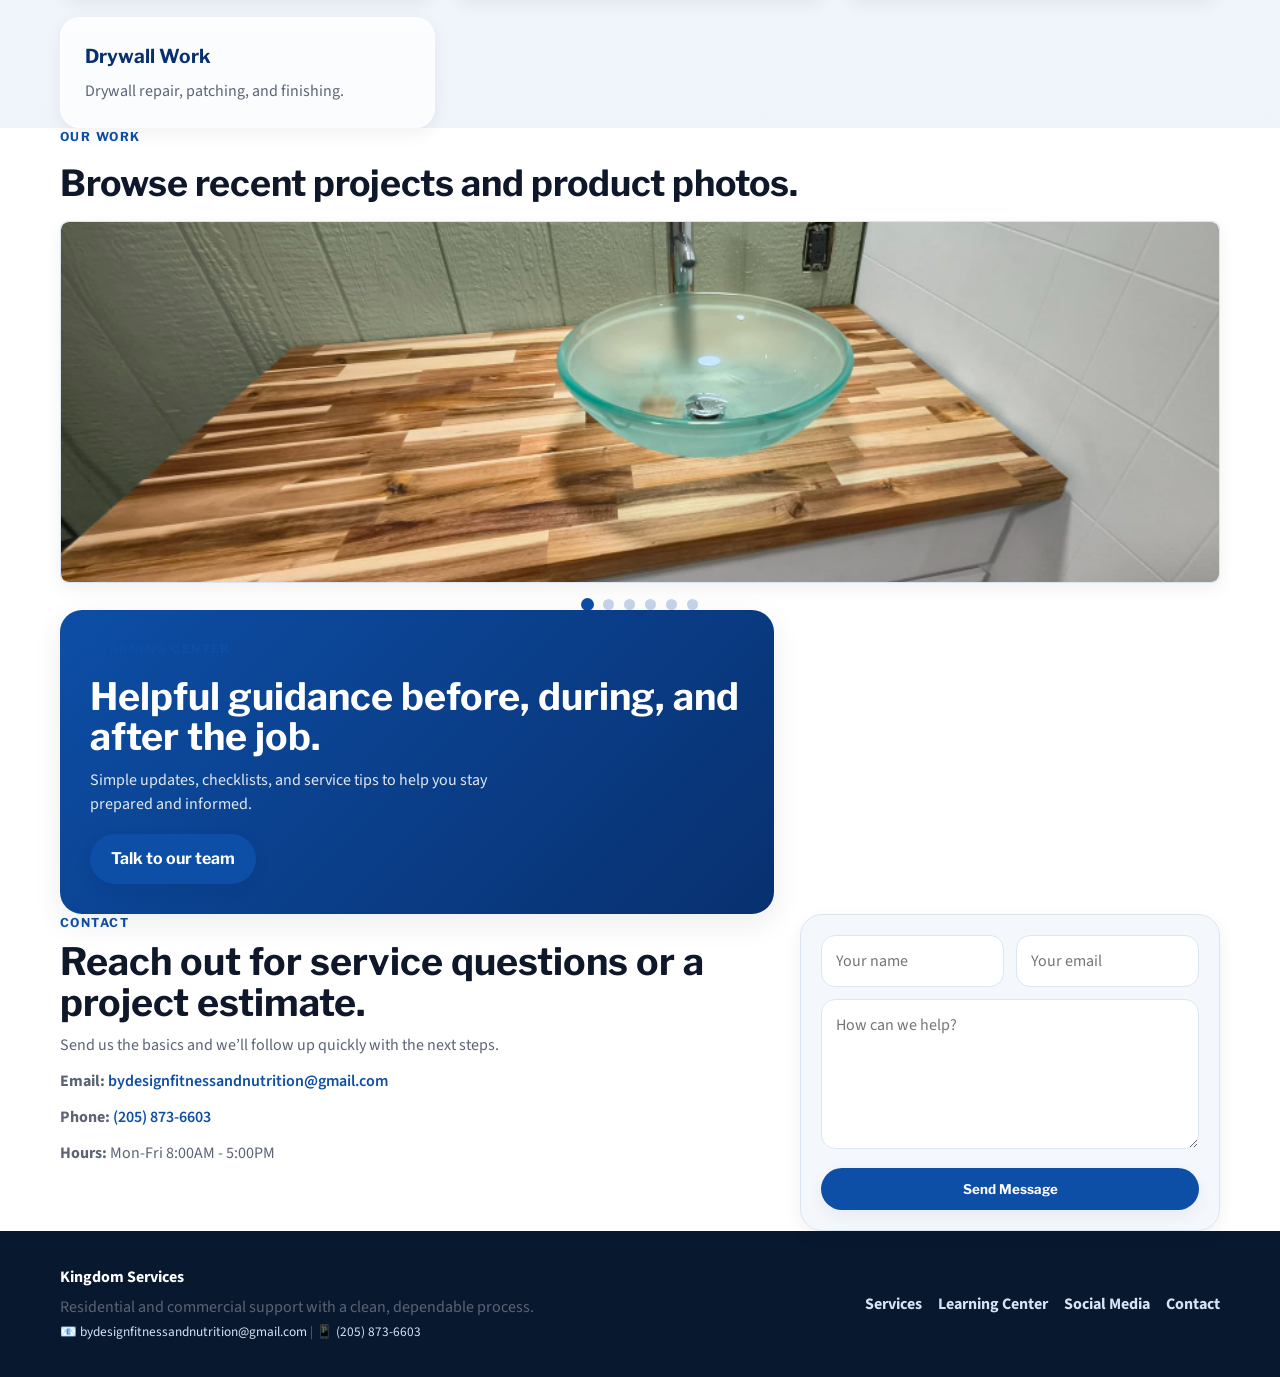
==== commit 8c35b8a7: "Add social media page, update CNAME, and fix social section styles" ====
--- a/index.html
+++ b/index.html
@@ -25,6 +25,7 @@
                 <li><a href="#residents">Services</a></li>
                 <li><a href="#gallery">Gallery</a></li>
                 <li><a href="#learning">Learning Center</a></li>
+                <li><a href="social-media.html">Social Media</a></li>
                 <li><a href="#contact">Contact</a></li>
             </ul>
             <div class="nav-actions">
@@ -229,6 +230,7 @@
             <div class="footer-links">
                 <a href="#residents">Services</a>
                 <a href="#learning">Learning Center</a>
+                <a href="social-media.html">Social Media</a>
                 <a href="#contact">Contact</a>
             </div>
         </div>
--- a/styles.css
+++ b/styles.css
@@ -493,7 +493,30 @@
 }
 
 .quick-links {
-  background: #fff;
+  background-image: linear-gradient(rgba(0,0,0,0.28), rgba(0,0,0,0.28)), url("Bathroom remodel.png");
+  background-size: cover;
+  background-position: center center;
+  background-repeat: no-repeat;
+}
+
+.social-pages-section {
+  background: linear-gradient(135deg, #0b2f66 0%, #123f81 58%, #1f7ae0 100%);
+  color: #fff;
+}
+
+.social-pages-section .eyebrow.dark,
+.social-pages-section .section-heading h2 {
+  color: #fff;
+}
+
+.social-pages-section .quick-card {
+  background: rgba(255, 255, 255, 0.98);
+  border-color: rgba(255, 255, 255, 0.18);
+}
+
+.social-pages-section .quick-card h3,
+.social-pages-section .quick-card p {
+  color: var(--text);
 }
 
 .quick-link-grid,
@@ -543,6 +566,15 @@
   font-weight: 800;
   padding: 10px 14px;
   text-decoration: none;
+}
+
+.social-pages-section .quick-card a {
+  background: var(--primary-color);
+  color: #fff;
+}
+
+.social-pages-section .quick-card a:hover {
+  background: var(--primary-dark);
 }
 
 .accent-band {
